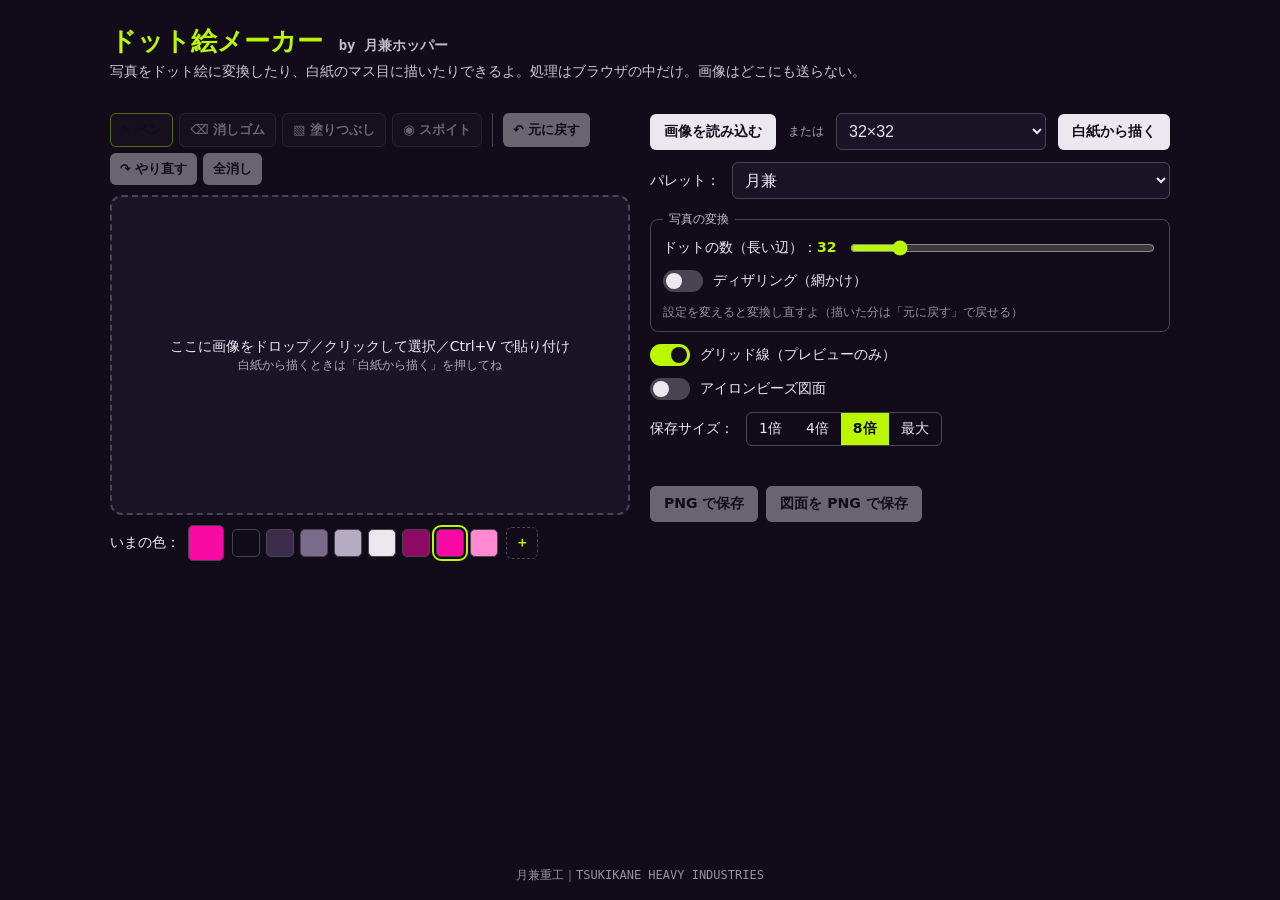
==== index.html @ bad7d328 "DotArt" ====
<!doctype html><html lang="ja"><head><meta charset="utf-8"><meta name="viewport" content="width=device-width,initial-scale=1">
<title>ドット絵メーカー by 月兼ホッパー</title><link rel="stylesheet" href="style.css"><script src="tsuki-loader.js"></script></head><body>
<header><h1>ドット絵メーカー <small>by 月兼ホッパー</small></h1><p class="lead">写真をドット絵に変換したり、白紙のマス目に描いたりできるよ。処理はブラウザの中だけ。画像はどこにも送らない。</p></header>
<main>
<section id="left">
<div id="toolbar" role="toolbar" aria-label="お絵かき道具">
<button class="tool on" data-tool="pen" aria-pressed="true" title="ペン">✎ ペン</button><button class="tool" data-tool="eraser" aria-pressed="false" title="消しゴム">⌫ 消しゴム</button><button class="tool" data-tool="fill" aria-pressed="false" title="塗りつぶし">▧ 塗りつぶし</button><button class="tool" data-tool="pick" aria-pressed="false" title="スポイト">◉ スポイト</button>
<span class="sep"></span><button id="undo" disabled title="元に戻す（Ctrl+Z）">↶ 元に戻す</button><button id="redo" disabled title="やり直す（Ctrl+Shift+Z）">↷ やり直す</button><button id="clear" disabled title="全部消す">全消し</button></div>
<div id="stage" tabindex="0"><input type="file" id="file" accept="image/*" hidden>
<label id="dropText" for="file">ここに画像をドロップ／クリックして選択／Ctrl+V で貼り付け<br><small>白紙から描くときは「白紙から描く」を押してね</small></label>
<canvas id="preview" hidden aria-label="ドット絵（描けるよ）"></canvas><canvas id="chart" hidden aria-label="アイロンビーズ図面"></canvas></div>
<div id="colorRow"><span>いまの色：</span><span id="cur" class="chip big" title="いまの色"></span><ul id="chips" aria-label="パレットの色（押して選ぶ）"></ul><label class="custom" title="好きな色を追加">＋<input type="color" id="custom" value="#BBF701" aria-label="好きな色"></label></div>
</section>
<section id="panel">
<div class="ctrl"><button id="openBtn">画像を読み込む</button><span class="or">または</span><select id="blankSize" aria-label="白紙のサイズ"><option value="photo" id="photoOpt" disabled hidden>画像から</option><option value="16">16×16</option><option value="32" selected>32×32</option><option value="48">48×48</option><option value="64">64×64</option></select><button id="blankBtn">白紙から描く</button></div>
<div class="ctrl"><label for="pal">パレット：</label><select id="pal">
<option value="tsuki">月兼</option><option value="gb">ゲームボーイ風（緑 4 色）</option><option value="term">黒緑ターミナル</option><option value="auto">自動（元画像から）</option></select></div>
<fieldset id="photoSet"><legend>写真の変換</legend>
<div class="ctrl"><label for="grid">ドットの数（長い辺）：<b id="gridVal">32</b></label><input type="range" id="grid" min="16" max="128" step="1" value="32"></div>
<div class="ctrl" id="kRow" hidden><label for="k">色の数：<b id="kVal">8</b></label><input type="range" id="k" min="2" max="16" value="8"></div>
<div class="ctrl"><label class="sw" for="dither"><input type="checkbox" id="dither" role="switch"><span class="knob" aria-hidden="true"></span>ディザリング（網かけ）</label></div>
<p class="hint">設定を変えると変換し直すよ（描いた分は「元に戻す」で戻せる）</p></fieldset>
<div class="ctrl"><label class="sw" for="lines"><input type="checkbox" id="lines" role="switch" checked><span class="knob" aria-hidden="true"></span>グリッド線（プレビューのみ）</label></div>
<div class="ctrl"><label class="sw" for="beads"><input type="checkbox" id="beads" role="switch"><span class="knob" aria-hidden="true"></span>アイロンビーズ図面</label></div>
<div id="beadBox" hidden><p id="beadSum"></p><ol id="beadList"></ol></div>
<div class="ctrl"><span>保存サイズ：</span><span class="seg" role="radiogroup">
<label><input type="radio" name="scale" value="1">1倍</label><label><input type="radio" name="scale" value="4">4倍</label><label><input type="radio" name="scale" value="8" checked>8倍</label><label><input type="radio" name="scale" value="max">最大</label></span></div>
<p id="sizeInfo"></p>
<div class="btns"><button id="save" disabled>PNG で保存</button><button id="saveChart" disabled>図面を PNG で保存</button></div>
<p id="toast" role="status"></p>
<div id="iosBox" hidden><p>画像を<b>長押し</b>して「“写真”に追加」または「画像を保存」を選んでね。</p><img id="iosImg" alt="保存用の画像"><div class="btns"><a id="iosOpen" class="btn" target="_blank" rel="noopener">新しいタブで開く</a><button id="iosClose">閉じる</button></div></div>
</section></main>
<footer>月兼重工｜TSUKIKANE HEAVY INDUSTRIES</footer>
<script src="app.js"></script></body></html>
---- style.css ----
:root{--ink:#120C1A;--silver:#ECE8F0;--green:#BBF701;--pink:#F90AA3}
[hidden]{display:none!important}
*{box-sizing:border-box}body{margin:0;background:var(--ink);color:var(--silver);font-family:system-ui,"Hiragino Sans","Noto Sans JP",sans-serif;min-height:100vh;display:flex;flex-direction:column}
header,main,footer{width:100%;max-width:1100px;margin:0 auto;padding:16px 20px}
h1{margin:8px 0 4px;font-size:26px;color:var(--green);font-family:ui-monospace,monospace}h1 small{font-size:14px;color:var(--silver);opacity:.8}
.lead{margin:0;opacity:.85;font-size:14px}
main{display:grid;grid-template-columns:1fr 1fr;gap:20px;flex:1}
#stage{position:relative;display:flex;align-items:center;justify-content:center;min-height:320px;border:2px dashed #4a4352;border-radius:12px;cursor:pointer;padding:12px;text-align:center;font-size:14px;background:#1b1426}
#stage.over,#stage:focus{border-color:var(--green);outline:none}
#preview,#chart{touch-action:none;-webkit-user-select:none;user-select:none;-webkit-touch-callout:none;max-width:100%;max-height:70vh;image-rendering:crisp-edges;image-rendering:pixelated;border-radius:2px;
 background-color:#2a2233;background-image:linear-gradient(45deg,#3a3245 25%,transparent 25%,transparent 75%,#3a3245 75%),linear-gradient(45deg,#3a3245 25%,transparent 25%,transparent 75%,#3a3245 75%);background-size:16px 16px;background-position:0 0,8px 8px}
.ctrl{display:flex;align-items:center;gap:12px;margin-bottom:12px;flex-wrap:wrap;font-size:14px}.ctrl b{color:var(--green)}input[type=range]{flex:1;min-width:140px;accent-color:var(--green)}
select{flex:1;min-width:160px;background:#1b1426;color:var(--silver);border:1px solid #4a4352;border-radius:6px;padding:8px;font-size:16px}
select:focus{border-color:var(--green);outline:none}
#chips{list-style:none;margin:0 0 14px;padding:0;display:flex;flex-wrap:wrap;gap:6px}
#chips li{width:28px;height:28px;border-radius:5px;border:1px solid #4a4352}
.seg{display:inline-flex;border:1px solid #4a4352;border-radius:6px;overflow:hidden}
.seg label{position:relative;padding:7px 12px;cursor:pointer;user-select:none;-webkit-user-select:none}
.seg input{position:absolute;opacity:0;width:1px;height:1px}
.seg label:has(input:checked),.seg label.on{background:var(--green);color:var(--ink);font-weight:600}
.seg label:focus-within{outline:2px solid var(--pink);outline-offset:-2px}
#sizeInfo{margin:0 0 4px;font-size:12px;opacity:.75;font-family:ui-monospace,monospace;min-height:1.2em}
.btns{display:flex;flex-wrap:wrap;gap:8px;margin-top:14px}
button,.btn{background:var(--silver);color:var(--ink);border:0;border-radius:6px;padding:9px 14px;font-weight:600;cursor:pointer;font-size:14px;text-decoration:none;font-family:inherit}
button:hover,.btn:hover{background:var(--green)}button:disabled{opacity:.4;cursor:default;background:var(--silver)}
#toast{min-height:1.4em;color:var(--pink);font-size:13px}
#iosBox{background:#1b1426;border:1px solid var(--green);border-radius:10px;padding:12px;font-size:14px}
#iosBox p{margin:0 0 8px}#iosImg{display:block;max-width:100%;image-rendering:pixelated;-webkit-touch-callout:default}
footer{font-size:12px;opacity:.6;text-align:center;font-family:ui-monospace,monospace}
.sw{display:inline-flex;align-items:center;gap:10px;cursor:pointer;user-select:none;-webkit-user-select:none;font-size:14px}
.sw input{position:absolute;opacity:0;width:1px;height:1px}
.knob{position:relative;width:40px;height:22px;border-radius:11px;background:#4a4352;transition:background .15s;flex:none}
.knob::after{content:"";position:absolute;top:3px;left:3px;width:16px;height:16px;border-radius:50%;background:var(--silver);transition:transform .15s}
.sw input:checked+.knob{background:var(--green)}.sw input:checked+.knob::after{transform:translateX(18px);background:var(--ink)}
.sw input:focus-visible+.knob{outline:2px solid var(--pink);outline-offset:2px}
@media (max-width:720px){main{grid-template-columns:1fr}#stage{position:relative;min-height:200px}h1{font-size:21px}}
#stage{cursor:default}#dropText{cursor:pointer;padding:24px}#dropText small{opacity:.7}
#preview{cursor:crosshair}#chart{background:var(--silver);touch-action:auto}
#toolbar{display:flex;flex-wrap:wrap;gap:6px;margin-bottom:10px}#toolbar button{padding:7px 10px;font-size:13px}
#toolbar .tool{background:#1b1426;color:var(--silver);border:1px solid #4a4352}#toolbar .tool.on{background:var(--green);color:var(--ink);border-color:var(--green)}
#toolbar .tool:disabled{background:#1b1426}.sep{width:1px;background:#4a4352;margin:0 4px}
#colorRow{display:flex;flex-wrap:wrap;align-items:center;gap:8px;margin-top:10px;font-size:14px}
#colorRow #chips{margin:0}#chips li{cursor:pointer;position:relative}#chips li.sel{outline:2px solid var(--green);outline-offset:2px}
.chip{display:inline-block;width:28px;height:28px;border-radius:5px;border:1px solid #4a4352}.chip.big{width:36px;height:36px}
.chip.none{background-image:linear-gradient(135deg,transparent 45%,var(--pink) 45%,var(--pink) 55%,transparent 55%)}
.custom{position:relative;display:inline-flex;align-items:center;justify-content:center;width:32px;height:32px;border:1px dashed #4a4352;border-radius:6px;cursor:pointer;font-weight:700;color:var(--green)}
.custom input{position:absolute;inset:0;opacity:0;width:100%;height:100%;cursor:pointer}
fieldset{border:1px solid #4a4352;border-radius:8px;margin:0 0 12px;padding:10px 12px 0}legend{font-size:12px;opacity:.8;padding:0 6px}
fieldset:disabled{opacity:.45}.hint{font-size:12px;opacity:.6;margin:0 0 10px}.or{font-size:12px;opacity:.7}
#beadBox{background:#1b1426;border-radius:8px;padding:10px 12px;margin-bottom:12px;font-size:13px}#beadSum{margin:0 0 6px;color:var(--green);font-family:ui-monospace,monospace}
#beadList{margin:0;padding:0;list-style:none;display:grid;grid-template-columns:repeat(auto-fill,minmax(175px,1fr));gap:4px 12px;max-height:220px;overflow:auto}
#beadList li{display:flex;align-items:center;gap:8px;font-family:ui-monospace,monospace}#beadList .no{min-width:1.8em;text-align:right;opacity:.7}#beadList .chip{width:18px;height:18px}#beadList .n{margin-left:auto}
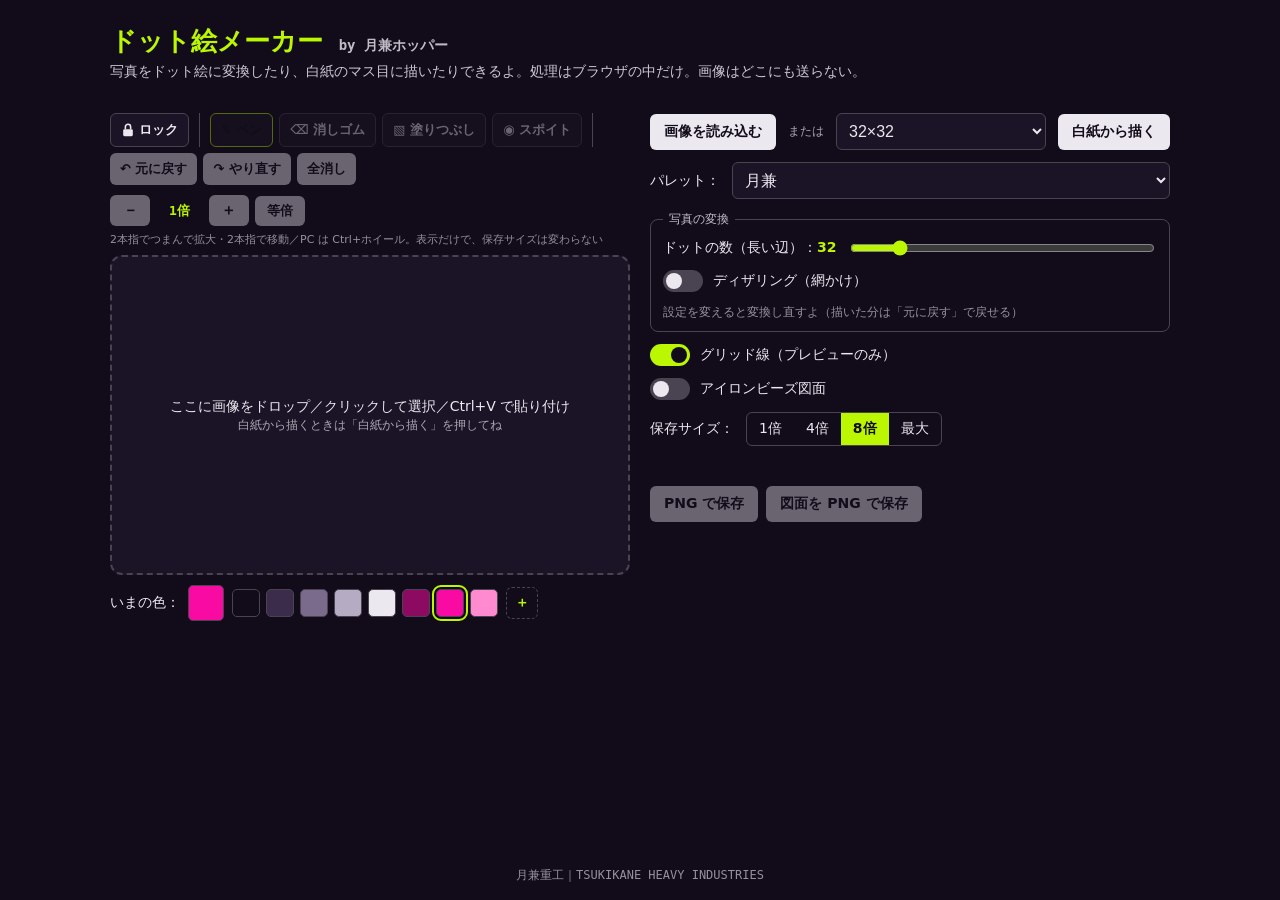
==== commit b781b07d: "Add zoom and lock" ====
--- a/index.html
+++ b/index.html
@@ -4,11 +4,12 @@
 <main>
 <section id="left">
 <div id="toolbar" role="toolbar" aria-label="お絵かき道具">
-<button class="tool on" data-tool="pen" aria-pressed="true" title="ペン">✎ ペン</button><button class="tool" data-tool="eraser" aria-pressed="false" title="消しゴム">⌫ 消しゴム</button><button class="tool" data-tool="fill" aria-pressed="false" title="塗りつぶし">▧ 塗りつぶし</button><button class="tool" data-tool="pick" aria-pressed="false" title="スポイト">◉ スポイト</button>
+<button id="lock" aria-pressed="false" title="ロック中は描かない。ドラッグで移動、2本指で拡大・縮小だけできる"><svg viewBox="0 0 16 16" width="14" height="14" aria-hidden="true"><rect x="2.5" y="7" width="11" height="8" rx="1.5" fill="currentColor"/><path id="lockArc" d="M5 7V4.5a3 3 0 0 1 6 0V7" fill="none" stroke="currentColor" stroke-width="1.8"/></svg> <span id="lockTxt">ロック</span></button><span class="sep"></span><button class="tool on" data-tool="pen" aria-pressed="true" title="ペン">✎ ペン</button><button class="tool" data-tool="eraser" aria-pressed="false" title="消しゴム">⌫ 消しゴム</button><button class="tool" data-tool="fill" aria-pressed="false" title="塗りつぶし">▧ 塗りつぶし</button><button class="tool" data-tool="pick" aria-pressed="false" title="スポイト">◉ スポイト</button>
 <span class="sep"></span><button id="undo" disabled title="元に戻す（Ctrl+Z）">↶ 元に戻す</button><button id="redo" disabled title="やり直す（Ctrl+Shift+Z）">↷ やり直す</button><button id="clear" disabled title="全部消す">全消し</button></div>
+<div id="zoomBar" role="group" aria-label="表示の拡大・縮小"><button id="zoomOut" disabled title="縮小" aria-label="縮小">－</button><output id="zoomVal" aria-live="polite">1倍</output><button id="zoomIn" disabled title="拡大" aria-label="拡大">＋</button><button id="zoom1" disabled title="等倍に戻す">等倍</button><span class="zhint">2本指でつまんで拡大・2本指で移動／PC は Ctrl+ホイール。表示だけで、保存サイズは変わらない</span></div>
 <div id="stage" tabindex="0"><input type="file" id="file" accept="image/*" hidden>
 <label id="dropText" for="file">ここに画像をドロップ／クリックして選択／Ctrl+V で貼り付け<br><small>白紙から描くときは「白紙から描く」を押してね</small></label>
-<canvas id="preview" hidden aria-label="ドット絵（描けるよ）"></canvas><canvas id="chart" hidden aria-label="アイロンビーズ図面"></canvas></div>
+<div id="zoomWrap" hidden><canvas id="preview" hidden aria-label="ドット絵（描けるよ）"></canvas><canvas id="chart" hidden aria-label="アイロンビーズ図面"></canvas></div></div>
 <div id="colorRow"><span>いまの色：</span><span id="cur" class="chip big" title="いまの色"></span><ul id="chips" aria-label="パレットの色（押して選ぶ）"></ul><label class="custom" title="好きな色を追加">＋<input type="color" id="custom" value="#BBF701" aria-label="好きな色"></label></div>
 </section>
 <section id="panel">
--- a/style.css
+++ b/style.css
@@ -7,7 +7,7 @@
 main{display:grid;grid-template-columns:1fr 1fr;gap:20px;flex:1}
 #stage{position:relative;display:flex;align-items:center;justify-content:center;min-height:320px;border:2px dashed #4a4352;border-radius:12px;cursor:pointer;padding:12px;text-align:center;font-size:14px;background:#1b1426}
 #stage.over,#stage:focus{border-color:var(--green);outline:none}
-#preview,#chart{touch-action:none;-webkit-user-select:none;user-select:none;-webkit-touch-callout:none;max-width:100%;max-height:70vh;image-rendering:crisp-edges;image-rendering:pixelated;border-radius:2px;
+#preview,#chart{touch-action:none;-webkit-user-select:none;user-select:none;-webkit-touch-callout:none;flex:none;margin:auto;display:block;max-width:none;image-rendering:crisp-edges;image-rendering:pixelated;border-radius:2px;
  background-color:#2a2233;background-image:linear-gradient(45deg,#3a3245 25%,transparent 25%,transparent 75%,#3a3245 75%),linear-gradient(45deg,#3a3245 25%,transparent 25%,transparent 75%,#3a3245 75%);background-size:16px 16px;background-position:0 0,8px 8px}
 .ctrl{display:flex;align-items:center;gap:12px;margin-bottom:12px;flex-wrap:wrap;font-size:14px}.ctrl b{color:var(--green)}input[type=range]{flex:1;min-width:140px;accent-color:var(--green)}
 select{flex:1;min-width:160px;background:#1b1426;color:var(--silver);border:1px solid #4a4352;border-radius:6px;padding:8px;font-size:16px}
@@ -35,7 +35,7 @@
 .sw input:focus-visible+.knob{outline:2px solid var(--pink);outline-offset:2px}
 @media (max-width:720px){main{grid-template-columns:1fr}#stage{position:relative;min-height:200px}h1{font-size:21px}}
 #stage{cursor:default}#dropText{cursor:pointer;padding:24px}#dropText small{opacity:.7}
-#preview{cursor:crosshair}#chart{background:var(--silver);touch-action:auto}
+#preview{cursor:crosshair}#chart{background:var(--silver);cursor:grab}
 #toolbar{display:flex;flex-wrap:wrap;gap:6px;margin-bottom:10px}#toolbar button{padding:7px 10px;font-size:13px}
 #toolbar .tool{background:#1b1426;color:var(--silver);border:1px solid #4a4352}#toolbar .tool.on{background:var(--green);color:var(--ink);border-color:var(--green)}
 #toolbar .tool:disabled{background:#1b1426}.sep{width:1px;background:#4a4352;margin:0 4px}
@@ -50,3 +50,12 @@
 #beadBox{background:#1b1426;border-radius:8px;padding:10px 12px;margin-bottom:12px;font-size:13px}#beadSum{margin:0 0 6px;color:var(--green);font-family:ui-monospace,monospace}
 #beadList{margin:0;padding:0;list-style:none;display:grid;grid-template-columns:repeat(auto-fill,minmax(175px,1fr));gap:4px 12px;max-height:220px;overflow:auto}
 #beadList li{display:flex;align-items:center;gap:8px;font-family:ui-monospace,monospace}#beadList .no{min-width:1.8em;text-align:right;opacity:.7}#beadList .chip{width:18px;height:18px}#beadList .n{margin-left:auto}
+#zoomWrap{width:100%;min-width:0;flex:1 1 100%;max-height:70vh;overflow:auto;display:flex;touch-action:none;overscroll-behavior:contain;-webkit-user-select:none;user-select:none}
+#zoomWrap.locked #preview{cursor:grab}#zoomWrap.panning,#zoomWrap.panning canvas{cursor:grabbing!important}
+#zoomBar{display:flex;flex-wrap:wrap;align-items:center;gap:6px;margin-bottom:8px;font-size:13px}
+#zoomBar button{padding:6px 12px;font-size:15px;min-width:40px}#zoomBar #zoom1{font-size:13px}
+#zoomVal{min-width:3.6em;text-align:center;font-family:ui-monospace,monospace;color:var(--green);font-weight:700}
+.zhint{font-size:11px;opacity:.6;flex-basis:100%}
+#toolbar #lock{display:inline-flex;align-items:center;gap:4px;background:#1b1426;color:var(--silver);border:1px solid #4a4352}
+#toolbar #lock[aria-pressed=true]{background:var(--pink);color:#fff;border-color:var(--pink);box-shadow:0 0 0 2px rgba(249,10,163,.35)}
+#left,#panel{min-width:0}
